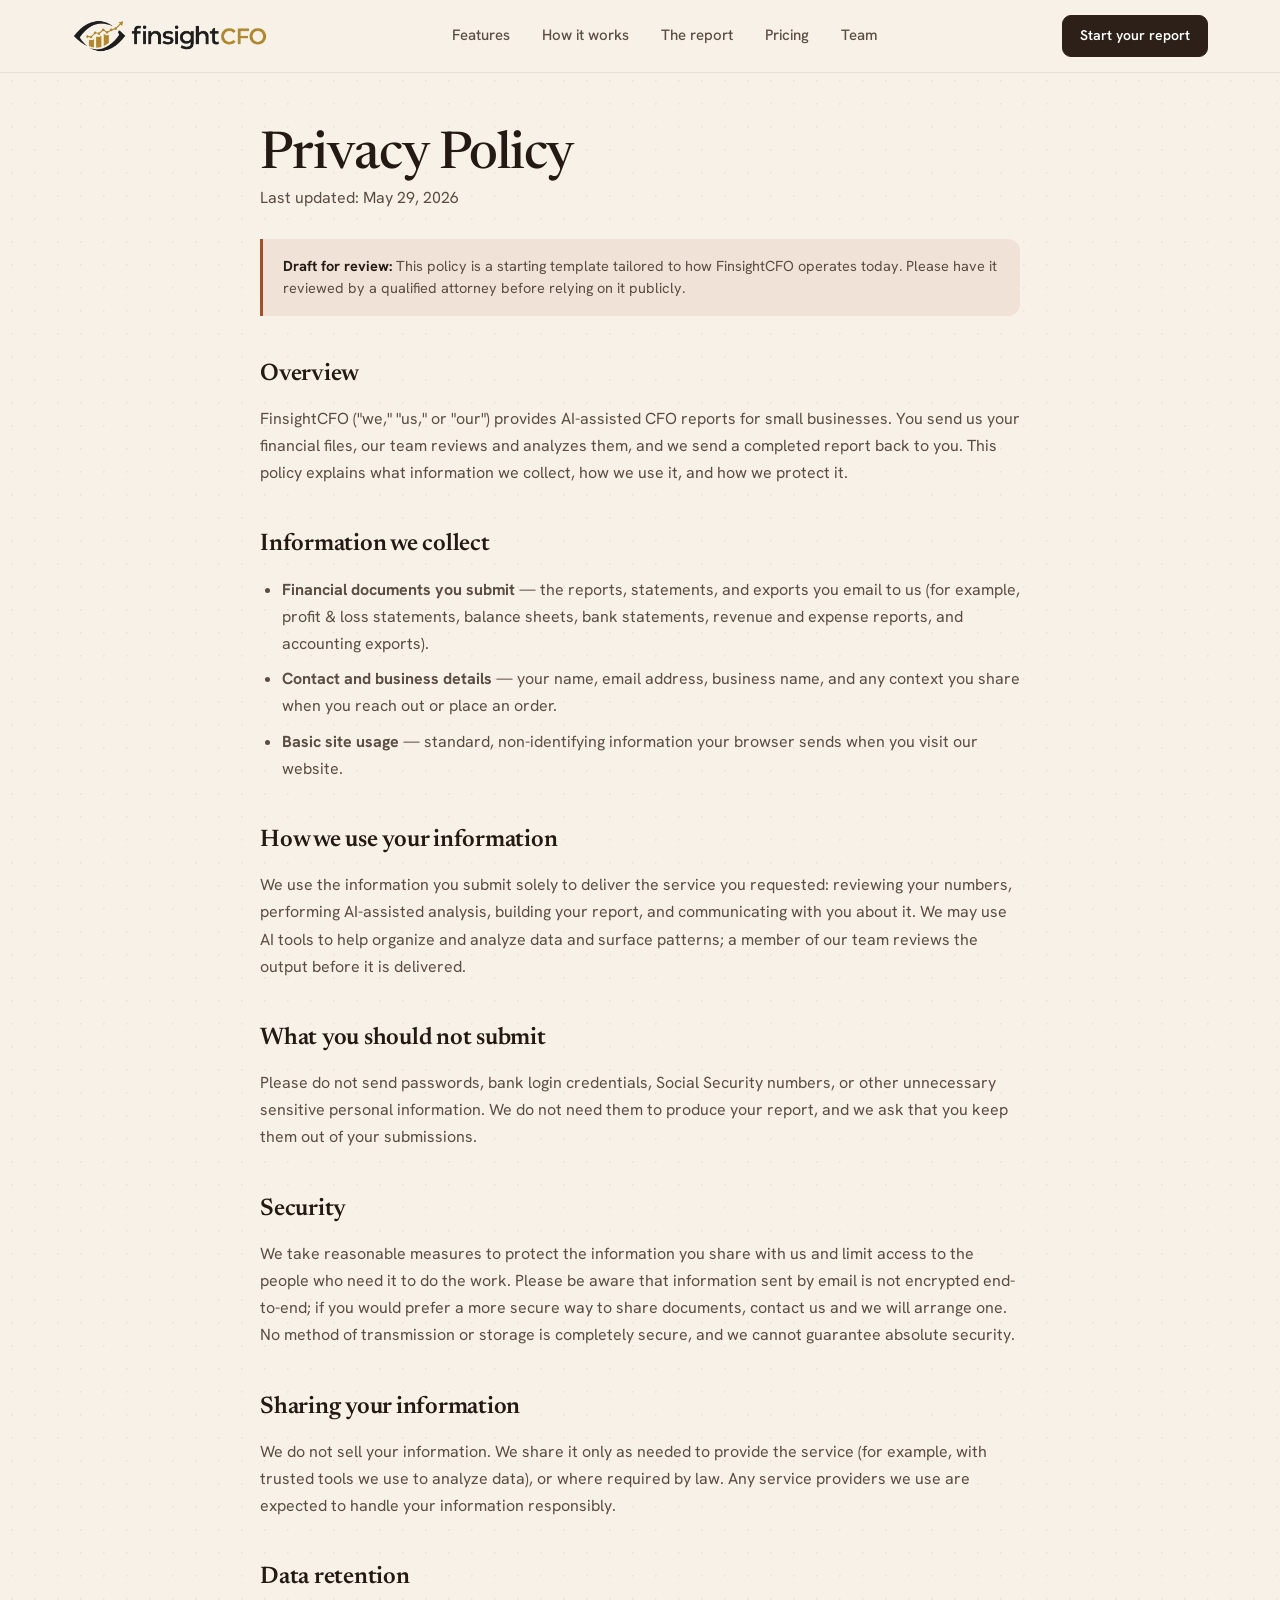
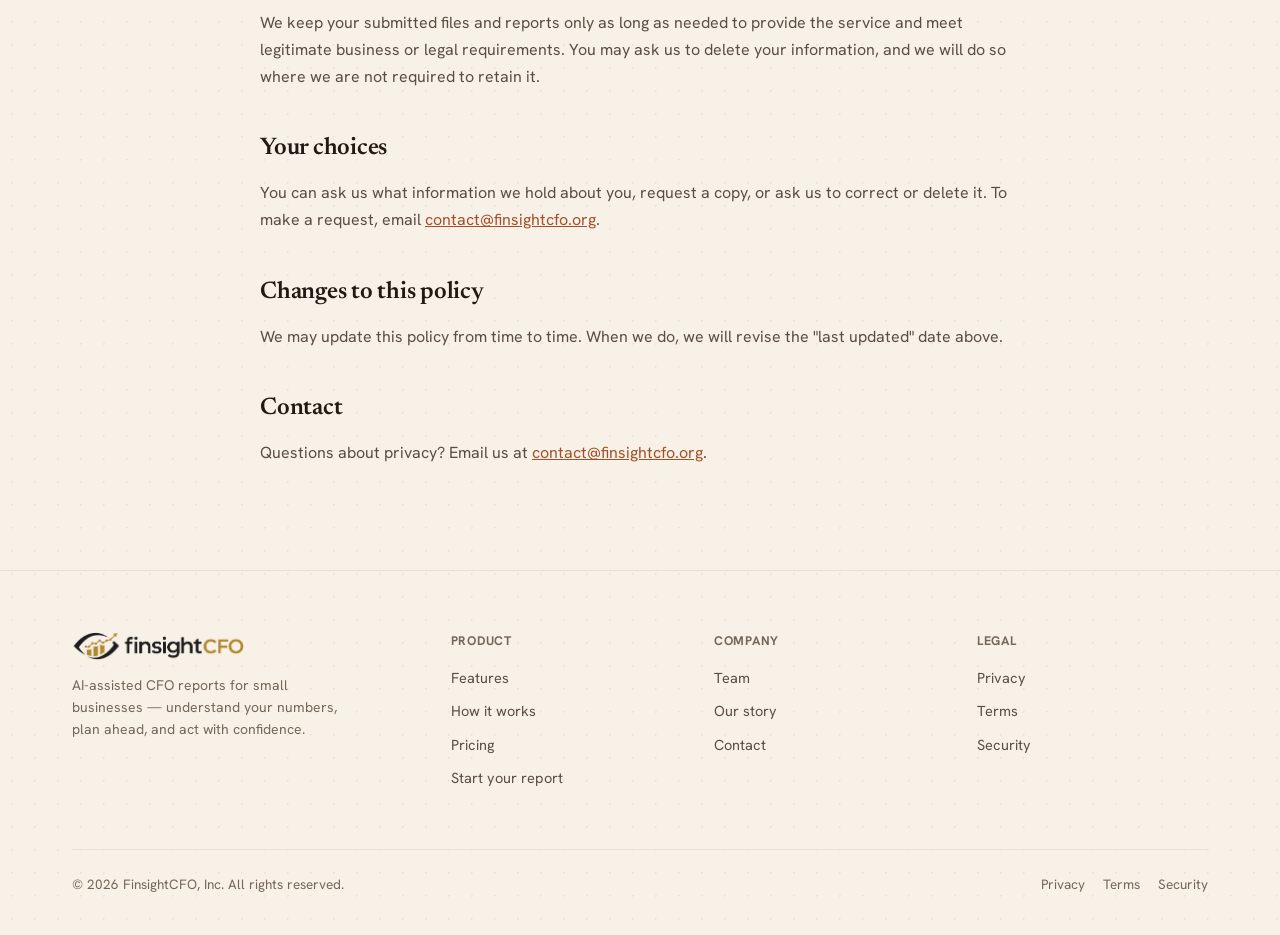
==== privacy.html @ b9695626 "FinsightCFO marketing site Home, Team, Privacy, and Terms pages in the warm editorial brand. Homepag" ====
<!DOCTYPE html>
<html lang="en">
<head>
  <meta charset="UTF-8" />
  <meta name="viewport" content="width=device-width, initial-scale=1.0" />
  <meta name="description" content="How FinsightCFO collects, uses, and protects the financial information you submit." />
  <meta name="robots" content="noindex" />
  <title>FinsightCFO — Privacy Policy</title>
  <link rel="canonical" href="https://finsightcfo.org/privacy.html" />
  <link rel="icon" type="image/png" href="assets/logo-mark.png" />
  <link rel="preconnect" href="https://fonts.googleapis.com" />
  <link rel="preconnect" href="https://fonts.gstatic.com" crossorigin />
  <link href="https://fonts.googleapis.com/css2?family=Newsreader:ital,opsz,wght@0,6..72,400;0,6..72,500;0,6..72,600;1,6..72,400;1,6..72,500;1,6..72,600&family=Hanken+Grotesk:wght@400;500;600;700&display=swap" rel="stylesheet" />
  <link rel="stylesheet" href="css/style.css" />
</head>
<body>

<!-- ======= NAV ======= -->
<header class="nav" aria-label="Site header">
  <div class="wrap nav-in">
    <a href="index.html" class="logo">
      <img src="assets/logo.png" class="logo-img" alt="FinsightCFO" />
    </a>
    <nav class="nav-links" aria-label="Main navigation">
      <a href="index.html#features">Features</a>
      <a href="index.html#how">How it works</a>
      <a href="index.html#platform">The report</a>
      <a href="index.html#pricing">Pricing</a>
      <a href="team.html">Team</a>
    </nav>
    <div class="nav-right">
      <a href="mailto:contact@finsightcfo.org?subject=Start%20my%20report" class="btn btn--dark btn--sm">Start your report</a>
      <button class="nav-toggle" id="navToggle" aria-label="Open menu" aria-expanded="false" aria-controls="mobileMenu">☰</button>
    </div>
  </div>
  <div class="mobile-menu" id="mobileMenu" role="navigation" aria-label="Mobile navigation">
    <a href="index.html#features">Features</a>
    <a href="index.html#how">How it works</a>
    <a href="index.html#platform">The report</a>
    <a href="index.html#pricing">Pricing</a>
    <a href="team.html">Team</a>
    <a href="mailto:contact@finsightcfo.org?subject=Start%20my%20report">Start your report →</a>
  </div>
</header>

<!-- ======= LEGAL ======= -->
<section class="legal">
  <div class="wrap">
    <div class="legal-doc">
      <h1>Privacy Policy</h1>
      <p class="legal-updated">Last updated: May 29, 2026</p>

      <div class="legal-note"><strong>Draft for review:</strong> This policy is a starting template tailored to how FinsightCFO operates today. Please have it reviewed by a qualified attorney before relying on it publicly.</div>

      <h2>Overview</h2>
      <p>FinsightCFO ("we," "us," or "our") provides AI-assisted CFO reports for small businesses. You send us your financial files, our team reviews and analyzes them, and we send a completed report back to you. This policy explains what information we collect, how we use it, and how we protect it.</p>

      <h2>Information we collect</h2>
      <ul>
        <li><strong>Financial documents you submit</strong> — the reports, statements, and exports you email to us (for example, profit &amp; loss statements, balance sheets, bank statements, revenue and expense reports, and accounting exports).</li>
        <li><strong>Contact and business details</strong> — your name, email address, business name, and any context you share when you reach out or place an order.</li>
        <li><strong>Basic site usage</strong> — standard, non-identifying information your browser sends when you visit our website.</li>
      </ul>

      <h2>How we use your information</h2>
      <p>We use the information you submit solely to deliver the service you requested: reviewing your numbers, performing AI-assisted analysis, building your report, and communicating with you about it. We may use AI tools to help organize and analyze data and surface patterns; a member of our team reviews the output before it is delivered.</p>

      <h2>What you should not submit</h2>
      <p>Please do not send passwords, bank login credentials, Social Security numbers, or other unnecessary sensitive personal information. We do not need them to produce your report, and we ask that you keep them out of your submissions.</p>

      <h2 id="security">Security</h2>
      <p>We take reasonable measures to protect the information you share with us and limit access to the people who need it to do the work. Please be aware that information sent by email is not encrypted end-to-end; if you would prefer a more secure way to share documents, contact us and we will arrange one. No method of transmission or storage is completely secure, and we cannot guarantee absolute security.</p>

      <h2>Sharing your information</h2>
      <p>We do not sell your information. We share it only as needed to provide the service (for example, with trusted tools we use to analyze data), or where required by law. Any service providers we use are expected to handle your information responsibly.</p>

      <h2>Data retention</h2>
      <p>We keep your submitted files and reports only as long as needed to provide the service and meet legitimate business or legal requirements. You may ask us to delete your information, and we will do so where we are not required to retain it.</p>

      <h2>Your choices</h2>
      <p>You can ask us what information we hold about you, request a copy, or ask us to correct or delete it. To make a request, email <a href="mailto:contact@finsightcfo.org?subject=Privacy%20request">contact@finsightcfo.org</a>.</p>

      <h2>Changes to this policy</h2>
      <p>We may update this policy from time to time. When we do, we will revise the "last updated" date above.</p>

      <h2>Contact</h2>
      <p>Questions about privacy? Email us at <a href="mailto:contact@finsightcfo.org?subject=Privacy%20question">contact@finsightcfo.org</a>.</p>
    </div>
  </div>
</section>

<!-- ======= FOOTER ======= -->
<footer class="footer" aria-label="Site footer">
  <div class="wrap">
    <div class="foot-grid">
      <div class="foot-brand">
        <a href="index.html" class="logo">
          <img src="assets/logo.png" class="logo-img logo-img--foot" alt="FinsightCFO" />
        </a>
        <p>AI-assisted CFO reports for small businesses — understand your numbers, plan ahead, and act with confidence.</p>
      </div>
      <div class="foot-col">
        <h4>Product</h4>
        <a href="index.html#features">Features</a>
        <a href="index.html#how">How it works</a>
        <a href="index.html#pricing">Pricing</a>
        <a href="mailto:contact@finsightcfo.org?subject=Start%20my%20report">Start your report</a>
      </div>
      <div class="foot-col">
        <h4>Company</h4>
        <a href="team.html">Team</a>
        <a href="team.html">Our story</a>
        <a href="mailto:contact@finsightcfo.org">Contact</a>
      </div>
      <div class="foot-col">
        <h4>Legal</h4>
        <a href="privacy.html">Privacy</a>
        <a href="terms.html">Terms</a>
        <a href="privacy.html#security">Security</a>
      </div>
    </div>
    <div class="foot-bottom">
      <span>© 2026 FinsightCFO, Inc. All rights reserved.</span>
      <span class="foot-legal">
        <a href="privacy.html">Privacy</a>
        <a href="terms.html">Terms</a>
        <a href="privacy.html#security">Security</a>
      </span>
    </div>
  </div>
</footer>

<script>
  // Mobile menu toggle
  const navToggle = document.getElementById('navToggle');
  const mobileMenu = document.getElementById('mobileMenu');
  navToggle.addEventListener('click', function () {
    const isOpen = mobileMenu.classList.toggle('open');
    navToggle.setAttribute('aria-expanded', isOpen);
    navToggle.textContent = isOpen ? '✕' : '☰';
  });
  mobileMenu.querySelectorAll('a').forEach(function (a) {
    a.addEventListener('click', function () {
      mobileMenu.classList.remove('open');
      navToggle.setAttribute('aria-expanded', 'false');
      navToggle.textContent = '☰';
    });
  });
</script>
</body>
</html>
---- css/style.css ----
/* === FinsightCFO — Shared Styles === */

:root {
  --ink: #241a14;
  --ink-2: #5b4d43;
  --ink-3: #756659;
  --ink-4: #b7ab9e;
  --line: #e9dfd2;
  --line-2: #f1eadf;
  --bg: #f7f1e7;
  --panel: #fffdf9;
  --panel-2: #faf5ec;
  --accent: #a3502a;
  --accent-press: #8a4222;
  --accent-soft: #f0e2d6;
  --badge: #2c2018;
  --serif: "Newsreader", Georgia, serif;
  --sans: "Hanken Grotesk", -apple-system, BlinkMacSystemFont, "Segoe UI", sans-serif;
  --mono: "SFMono-Regular", ui-monospace, Menlo, Consolas, monospace;
  --maxw: 1200px;
  --shadow: 0 4px 16px -6px rgba(60, 35, 15, 0.18);
}

*, *::before, *::after { box-sizing: border-box; }
html { scroll-behavior: smooth; }

body {
  margin: 0;
  font-family: var(--sans);
  color: var(--ink);
  background: var(--bg);
  background-image: radial-gradient(rgba(90, 60, 35, .07) 1px, transparent 1px);
  background-size: 23px 23px;
  font-size: 16px;
  line-height: 1.55;
  -webkit-font-smoothing: antialiased;
}

a { color: inherit; text-decoration: none; }
button { font-family: inherit; cursor: pointer; }

.wrap { max-width: var(--maxw); margin: 0 auto; padding: 0 32px; }
.serif { font-family: var(--serif); }
em.disp { font-style: italic; font-family: var(--serif); }

/* ---- Buttons ---- */
.btn {
  display: inline-flex;
  align-items: center;
  gap: 9px;
  border-radius: 11px;
  padding: 13px 22px;
  white-space: nowrap;
  font-size: 15px;
  font-weight: 600;
  border: 1px solid transparent;
  transition: background .15s, border-color .15s, color .15s, transform .15s;
}
.btn--solid { background: var(--accent); color: #fff; border-color: var(--accent); }
.btn--solid:hover { background: var(--accent-press); border-color: var(--accent-press); }
.btn--ghost { background: transparent; color: var(--ink); border-color: var(--line); }
.btn--ghost:hover { background: var(--panel); border-color: var(--ink-4); }
.btn--sm { padding: 9px 17px; font-size: 14px; border-radius: 9px; }
.btn--dark { background: var(--badge); color: #fff; border-color: var(--badge); }
.btn--dark:hover { background: #3d2d22; }
.btn--light { background: var(--accent); color: #fff; border-color: var(--accent); }
.btn--light:hover { background: var(--accent-press); border-color: var(--accent-press); }

/* ---- Navigation ---- */
.nav {
  position: sticky;
  top: 0;
  z-index: 50;
  background: rgba(247, 241, 231, .82);
  backdrop-filter: blur(10px);
  -webkit-backdrop-filter: blur(10px);
  border-bottom: 1px solid var(--line);
}
.nav-in {
  display: flex;
  align-items: center;
  justify-content: space-between;
  height: 72px;
}
.logo {
  display: flex;
  align-items: center;
  gap: 11px;
  font-family: var(--serif);
  font-size: 22px;
  font-weight: 600;
  letter-spacing: -.01em;
}
.logo-img { height: 34px; width: auto; display: block; }
.logo-img--foot { height: 30px; }

.nav-links { display: flex; align-items: center; gap: 32px; }
.nav-links a {
  font-size: 15px;
  color: var(--ink-2);
  font-weight: 500;
  position: relative;
  padding: 4px 0;
  white-space: nowrap;
  transition: color .15s;
}
.nav-links a:hover { color: var(--ink); }
.nav-links a.active { color: var(--accent); }
.nav-links a.active::after {
  content: "";
  position: absolute;
  left: 0;
  right: 0;
  bottom: -1px;
  height: 2px;
  background: var(--accent);
  border-radius: 2px;
}
.nav-right { display: flex; align-items: center; gap: 14px; }
.nav-toggle {
  display: none;
  border: 1px solid var(--line);
  background: var(--panel);
  border-radius: 9px;
  width: 42px;
  height: 42px;
  font-size: 18px;
  place-items: center;
  cursor: pointer;
}
.mobile-menu {
  display: none;
  border-top: 1px solid var(--line);
  background: var(--bg);
  padding: 14px 0;
}
.mobile-menu.open { display: block; }
.mobile-menu a {
  display: block;
  padding: 11px 32px;
  font-size: 16px;
  font-weight: 500;
  color: var(--ink-2);
  transition: color .15s;
}
.mobile-menu a:hover { color: var(--ink); }

/* ---- Section utilities ---- */
.section { padding: 96px 0; }
.section--alt {
  background: var(--panel-2);
  border-top: 1px solid var(--line);
  border-bottom: 1px solid var(--line);
}
.eyebrow {
  font-size: 12.5px;
  font-weight: 700;
  letter-spacing: .12em;
  text-transform: uppercase;
  color: var(--accent);
}
.shead { max-width: 660px; }
.shead h2 {
  font-family: var(--serif);
  font-weight: 500;
  font-size: clamp(34px, 4.4vw, 52px);
  line-height: 1.04;
  letter-spacing: -.02em;
  margin: 14px 0 0;
}
.shead p { color: var(--ink-2); font-size: 18px; margin: 18px 0 0; max-width: 560px; }
.shead--center { margin: 0 auto; text-align: center; }
.shead--center p { margin-left: auto; margin-right: auto; }

/* ---- Steps (shared layout) ---- */
.steps { display: grid; grid-template-columns: repeat(3, 1fr); gap: 24px; margin-top: 52px; }
.step { position: relative; padding-top: 26px; border-top: 2px solid var(--ink); }
.step-n { font-family: var(--serif); font-size: 15px; font-weight: 600; color: var(--accent); letter-spacing: .04em; }
.step h3 {
  font-family: var(--serif);
  font-weight: 500;
  font-size: 24px;
  margin: 14px 0 10px;
  letter-spacing: -.01em;
}
.step p { color: var(--ink-2); font-size: 15.5px; margin: 0; }

/* ---- CTA Band ---- */
.cta { padding: 0 0 96px; }
.cta-card {
  background: var(--badge);
  border-radius: 24px;
  padding: 72px 56px;
  text-align: center;
  position: relative;
  overflow: hidden;
}
.cta-card::after {
  content: "";
  position: absolute;
  inset: 0;
  background-image: radial-gradient(rgba(255, 255, 255, .05) 1px, transparent 1px);
  background-size: 22px 22px;
  pointer-events: none;
}
.cta-card h2 {
  font-family: var(--serif);
  font-weight: 500;
  color: #fbf6ef;
  font-size: clamp(34px, 4.6vw, 54px);
  line-height: 1.04;
  letter-spacing: -.02em;
  margin: 0;
  position: relative;
}
.cta-card p {
  color: #cdbfb2;
  font-size: 18px;
  max-width: 540px;
  margin: 18px auto 32px;
  position: relative;
}
.cta-card .btn { position: relative; }
.cta-card .cbtns {
  position: relative;
  display: flex;
  gap: 14px;
  justify-content: center;
  flex-wrap: wrap;
}
.cta-card .btn--ghost {
  color: #f4ece2;
  border-color: rgba(255, 255, 255, .28);
  background: transparent;
}
.cta-card .btn--ghost:hover {
  background: rgba(255, 255, 255, .08);
  border-color: rgba(255, 255, 255, .5);
}

/* ---- Footer ---- */
.footer { border-top: 1px solid var(--line); padding: 60px 0 40px; }
.foot-grid { display: grid; grid-template-columns: 1.5fr 1fr 1fr 1fr; gap: 32px; }
.foot-brand p { color: var(--ink-3); font-size: 14px; max-width: 280px; margin: 14px 0 0; }
.foot-col h4 {
  font-size: 12.5px;
  font-weight: 700;
  letter-spacing: .06em;
  text-transform: uppercase;
  color: var(--ink-3);
  margin: 0 0 16px;
}
.foot-col a { display: block; color: var(--ink-2); font-size: 14.5px; margin-bottom: 11px; transition: color .15s; }
.foot-col a:hover { color: var(--accent); }
.foot-bottom {
  display: flex;
  justify-content: space-between;
  align-items: center;
  margin-top: 48px;
  padding-top: 24px;
  border-top: 1px solid var(--line);
  color: var(--ink-3);
  font-size: 13.5px;
  flex-wrap: wrap;
  gap: 12px;
}
.foot-legal { display: flex; gap: 18px; }
.foot-legal a { color: var(--ink-3); transition: color .15s; }
.foot-legal a:hover { color: var(--accent); }

/* ---- Legal pages ---- */
.legal { padding: 56px 0 88px; }
.legal-doc { max-width: 760px; margin: 0 auto; }
.legal-doc h1 { font-family: var(--serif); font-weight: 500; font-size: clamp(34px, 4.4vw, 52px); line-height: 1.05; letter-spacing: -.02em; margin: 0; }
.legal-updated { color: var(--ink-3); font-size: 14px; margin-top: 12px; }
.legal-note { margin: 28px 0 8px; background: var(--accent-soft); border-left: 3px solid var(--accent); border-radius: 0 12px 12px 0; padding: 16px 20px; font-size: 14.5px; color: var(--ink-2); line-height: 1.55; }
.legal-note strong { color: var(--ink); }
.legal-doc h2 { font-family: var(--serif); font-weight: 600; font-size: 24px; letter-spacing: -.01em; margin: 40px 0 12px; scroll-margin-top: 96px; }
.legal-doc p { color: var(--ink-2); font-size: 16px; line-height: 1.7; margin: 0 0 16px; }
.legal-doc ul { color: var(--ink-2); font-size: 16px; line-height: 1.7; margin: 0 0 16px; padding-left: 22px; }
.legal-doc li { margin-bottom: 8px; }
.legal-doc a { color: var(--accent); text-decoration: underline; }

/* ---- Responsive ---- */
@media (max-width: 900px) {
  .nav-links { display: none; }
  .nav-toggle { display: grid; }
  .foot-grid { grid-template-columns: 1fr 1fr; }
  .section { padding: 64px 0; }
  .cta-card { padding: 48px 26px; }
  .steps { grid-template-columns: 1fr; }
}
@media (max-width: 560px) {
  .wrap { padding: 0 20px; }
  .foot-grid { grid-template-columns: 1fr; }
}
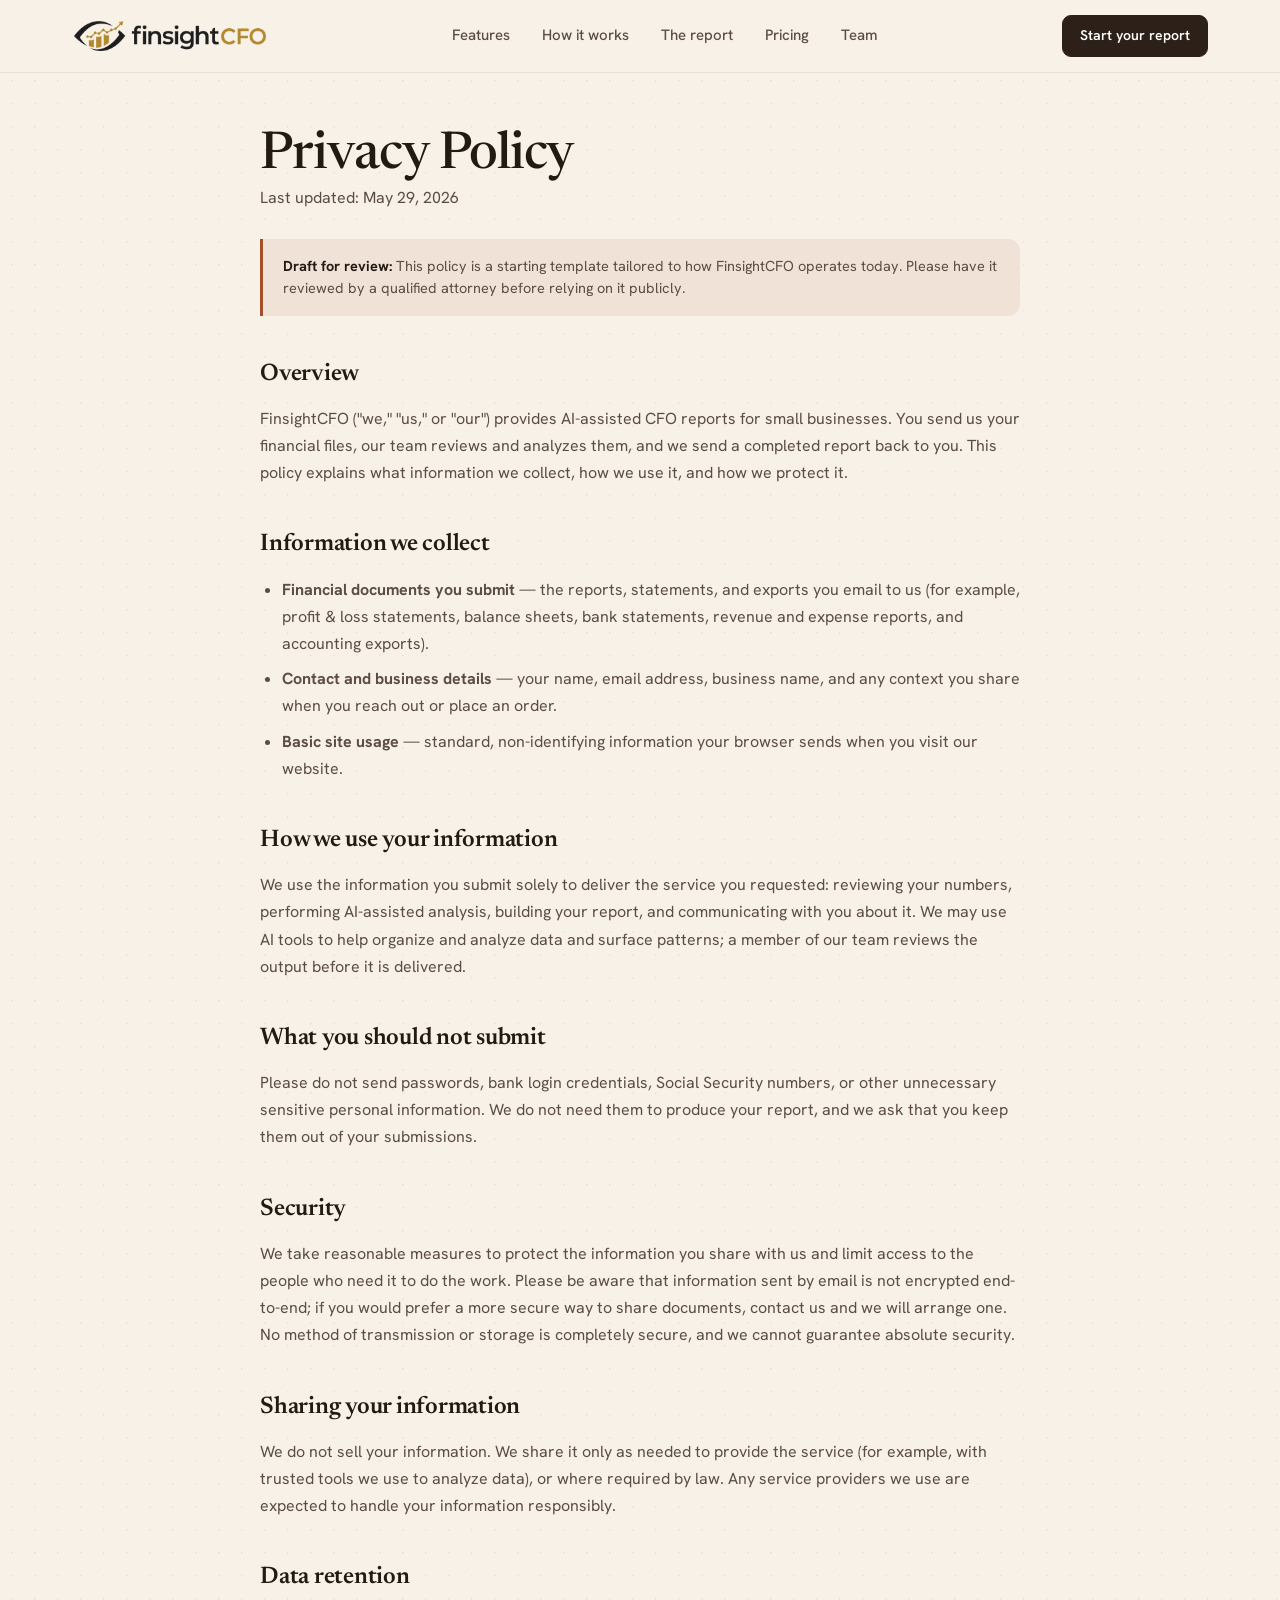
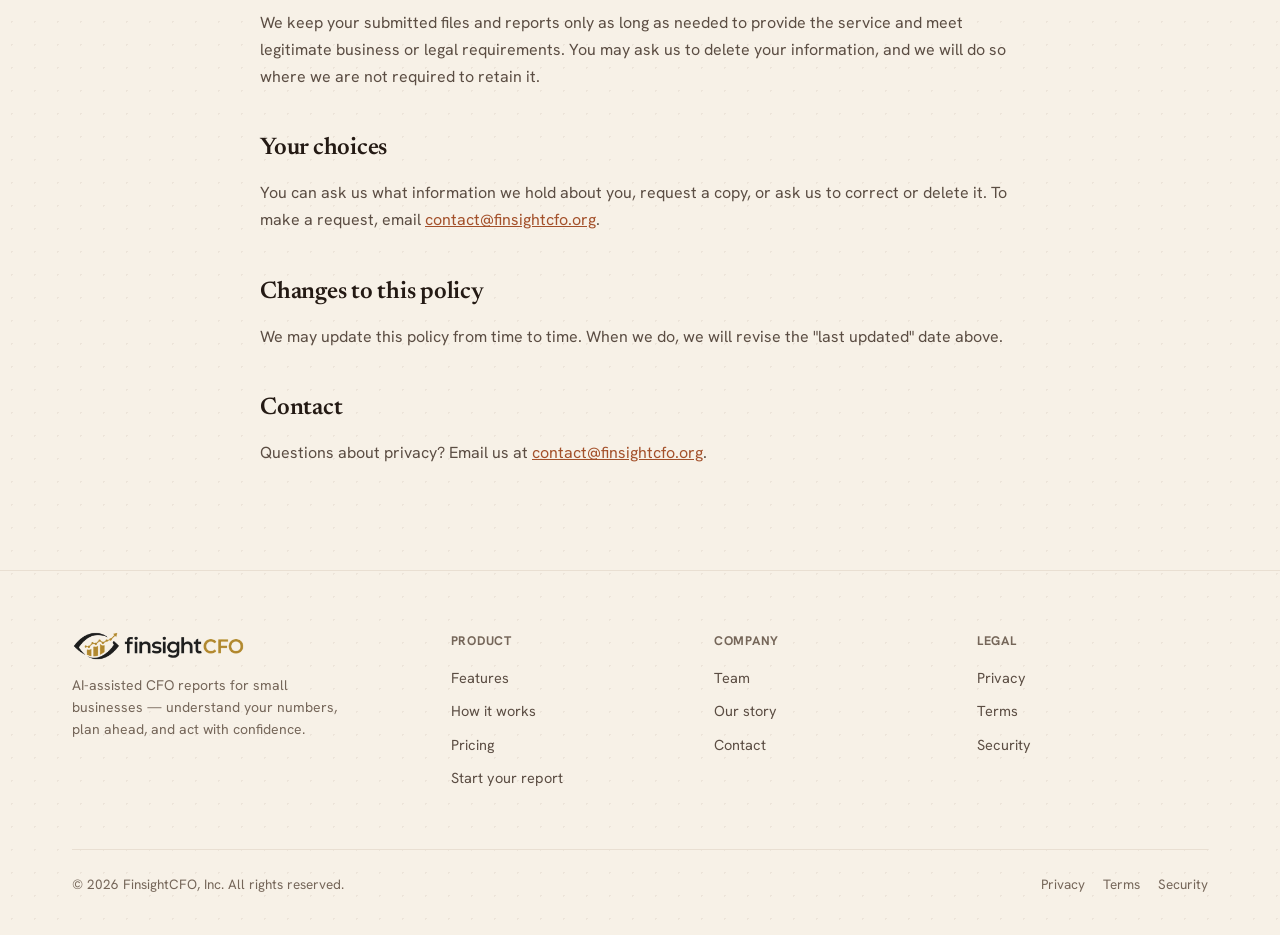
==== commit 185925f1: "Add FAQ, SEO plumbing, and WebP images - FAQ section on home page (+ footer link) with FAQPage struc" ====
--- a/privacy.html
+++ b/privacy.html
@@ -19,7 +19,7 @@
 <header class="nav" aria-label="Site header">
   <div class="wrap nav-in">
     <a href="index.html" class="logo">
-      <img src="assets/logo.png" class="logo-img" alt="FinsightCFO" />
+      <img src="assets/logo.webp" class="logo-img" alt="FinsightCFO" />
     </a>
     <nav class="nav-links" aria-label="Main navigation">
       <a href="index.html#features">Features</a>
@@ -95,7 +95,7 @@
     <div class="foot-grid">
       <div class="foot-brand">
         <a href="index.html" class="logo">
-          <img src="assets/logo.png" class="logo-img logo-img--foot" alt="FinsightCFO" />
+          <img src="assets/logo.webp" class="logo-img logo-img--foot" alt="FinsightCFO" />
         </a>
         <p>AI-assisted CFO reports for small businesses — understand your numbers, plan ahead, and act with confidence.</p>
       </div>
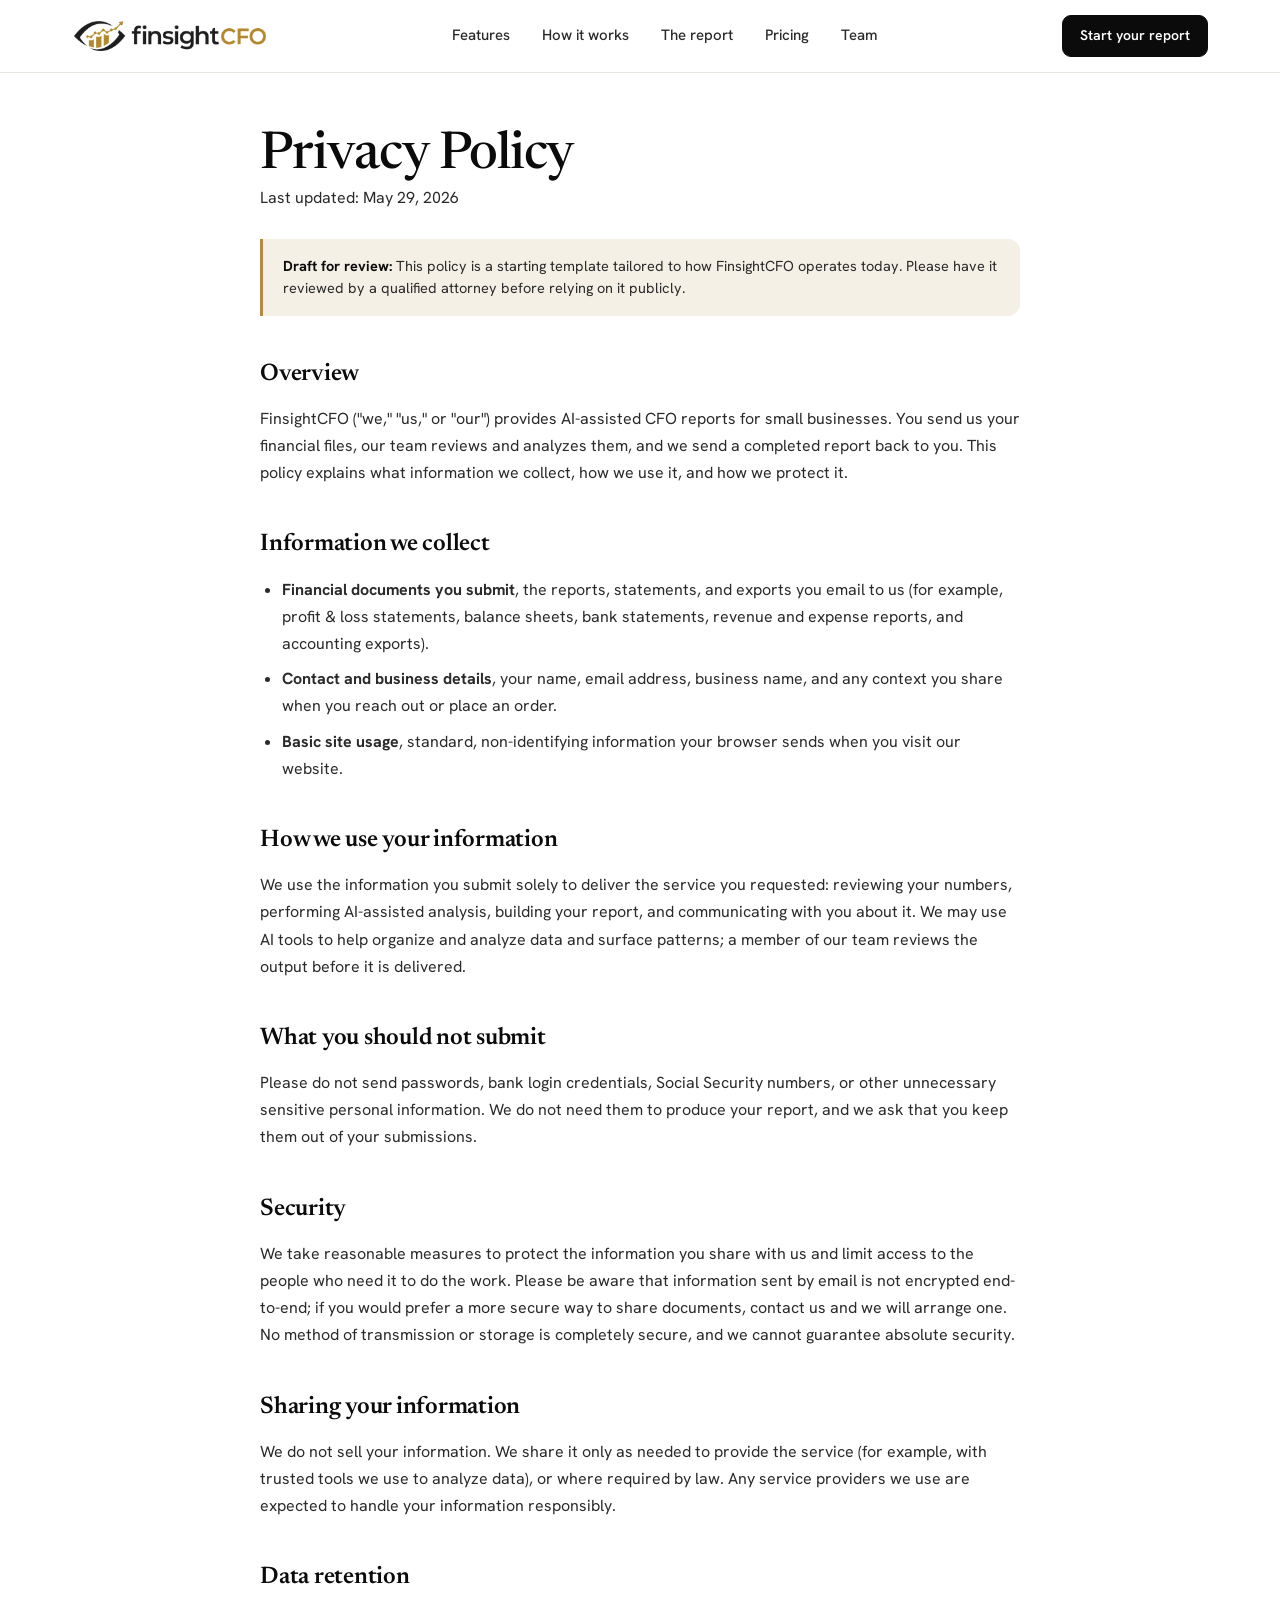
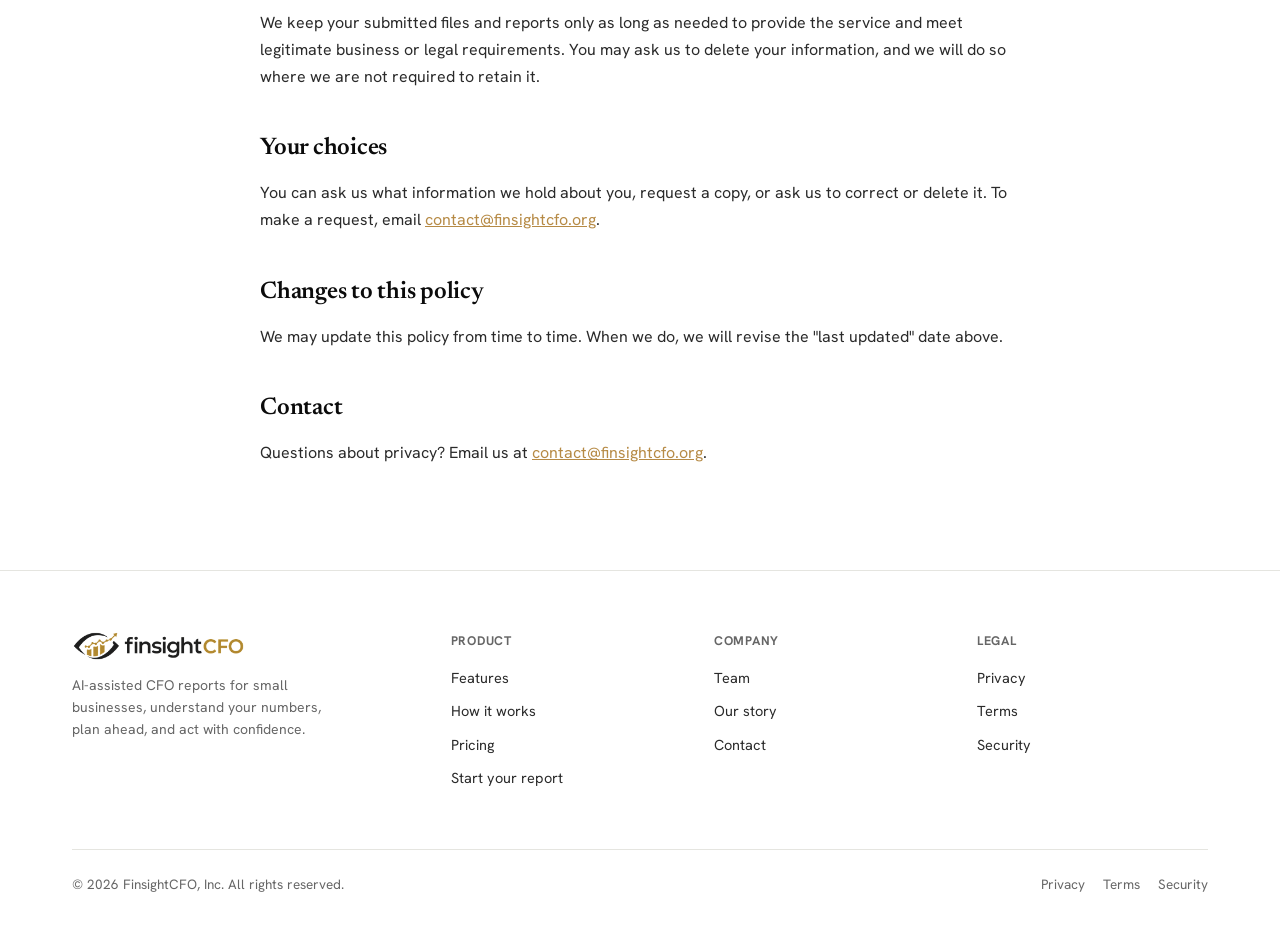
==== commit 79ffc450: "Remove Runway hero stat card; replace all em dashes (hyphen in titles, comma in prose)" ====
--- a/privacy.html
+++ b/privacy.html
@@ -5,7 +5,7 @@
   <meta name="viewport" content="width=device-width, initial-scale=1.0" />
   <meta name="description" content="How FinsightCFO collects, uses, and protects the financial information you submit." />
   <meta name="robots" content="noindex" />
-  <title>FinsightCFO — Privacy Policy</title>
+  <title>FinsightCFO - Privacy Policy</title>
   <link rel="canonical" href="https://finsightcfo.org/privacy.html" />
   <link rel="icon" type="image/png" href="assets/logo-mark.png" />
   <link rel="preconnect" href="https://fonts.googleapis.com" />
@@ -57,9 +57,9 @@
 
       <h2>Information we collect</h2>
       <ul>
-        <li><strong>Financial documents you submit</strong> — the reports, statements, and exports you email to us (for example, profit &amp; loss statements, balance sheets, bank statements, revenue and expense reports, and accounting exports).</li>
-        <li><strong>Contact and business details</strong> — your name, email address, business name, and any context you share when you reach out or place an order.</li>
-        <li><strong>Basic site usage</strong> — standard, non-identifying information your browser sends when you visit our website.</li>
+        <li><strong>Financial documents you submit</strong>, the reports, statements, and exports you email to us (for example, profit &amp; loss statements, balance sheets, bank statements, revenue and expense reports, and accounting exports).</li>
+        <li><strong>Contact and business details</strong>, your name, email address, business name, and any context you share when you reach out or place an order.</li>
+        <li><strong>Basic site usage</strong>, standard, non-identifying information your browser sends when you visit our website.</li>
       </ul>
 
       <h2>How we use your information</h2>
@@ -97,7 +97,7 @@
         <a href="index.html" class="logo">
           <img src="assets/logo.webp" class="logo-img logo-img--foot" alt="FinsightCFO" />
         </a>
-        <p>AI-assisted CFO reports for small businesses — understand your numbers, plan ahead, and act with confidence.</p>
+        <p>AI-assisted CFO reports for small businesses, understand your numbers, plan ahead, and act with confidence.</p>
       </div>
       <div class="foot-col">
         <h4>Product</h4>
--- a/css/style.css
+++ b/css/style.css
@@ -1,24 +1,26 @@
-/* === FinsightCFO — Shared Styles === */
+/* === FinsightCFO - Shared Styles === */
 
 :root {
-  --ink: #241a14;
-  --ink-2: #5b4d43;
-  --ink-3: #756659;
-  --ink-4: #b7ab9e;
-  --line: #e9dfd2;
-  --line-2: #f1eadf;
-  --bg: #f7f1e7;
-  --panel: #fffdf9;
-  --panel-2: #faf5ec;
-  --accent: #a3502a;
-  --accent-press: #8a4222;
-  --accent-soft: #f0e2d6;
-  --badge: #2c2018;
+  --ink: #0B0B0B;
+  --ink-2: #2A2A2A;
+  --ink-3: #666666;
+  --ink-4: #C9C9C3;
+  --line: #E5E5E0;
+  --line-2: #EFEFEB;
+  --bg: #FFFFFF;
+  --panel: #FFFFFF;
+  --panel-2: #F8F8F6;
+  --accent: #B68A45;
+  --accent-press: #9C7434;
+  --accent-soft: #F4F0E6;
+  --badge: #0B0B0B;
+  --btn: #0B0B0B;
+  --btn-hover: #262626;
   --serif: "Newsreader", Georgia, serif;
   --sans: "Hanken Grotesk", -apple-system, BlinkMacSystemFont, "Segoe UI", sans-serif;
   --mono: "SFMono-Regular", ui-monospace, Menlo, Consolas, monospace;
   --maxw: 1200px;
-  --shadow: 0 4px 16px -6px rgba(60, 35, 15, 0.18);
+  --shadow: 0 4px 16px -6px rgba(11, 11, 11, 0.12);
 }
 
 *, *::before, *::after { box-sizing: border-box; }
@@ -29,8 +31,6 @@
   font-family: var(--sans);
   color: var(--ink);
   background: var(--bg);
-  background-image: radial-gradient(rgba(90, 60, 35, .07) 1px, transparent 1px);
-  background-size: 23px 23px;
   font-size: 16px;
   line-height: 1.55;
   -webkit-font-smoothing: antialiased;
@@ -56,22 +56,27 @@
   border: 1px solid transparent;
   transition: background .15s, border-color .15s, color .15s, transform .15s;
 }
-.btn--solid { background: var(--accent); color: #fff; border-color: var(--accent); }
-.btn--solid:hover { background: var(--accent-press); border-color: var(--accent-press); }
-.btn--ghost { background: transparent; color: var(--ink); border-color: var(--line); }
-.btn--ghost:hover { background: var(--panel); border-color: var(--ink-4); }
+/* Primary = near-black; sits on light backgrounds */
+.btn--solid { background: var(--btn); color: #fff; border-color: var(--btn); }
+.btn--solid:hover { background: var(--btn-hover); border-color: var(--btn-hover); }
+.btn--ghost { background: #FFFFFF; color: var(--ink); border-color: #D8D8D2; }
+.btn--ghost:hover { background: #F8F8F6; border-color: var(--ink-4); }
 .btn--sm { padding: 9px 17px; font-size: 14px; border-radius: 9px; }
-.btn--dark { background: var(--badge); color: #fff; border-color: var(--badge); }
-.btn--dark:hover { background: #3d2d22; }
-.btn--light { background: var(--accent); color: #fff; border-color: var(--accent); }
-.btn--light:hover { background: var(--accent-press); border-color: var(--accent-press); }
+.btn--dark { background: var(--btn); color: #fff; border-color: var(--btn); }
+.btn--dark:hover { background: var(--btn-hover); border-color: var(--btn-hover); }
+/* Light = white pill for use ON dark surfaces (CTA band) so it stays visible */
+.btn--light { background: #fff; color: var(--ink); border-color: #fff; }
+.btn--light:hover { background: #ECE9E1; border-color: #ECE9E1; }
+/* Primary button placed on a dark card (e.g. featured pricing) stays light */
+.plan--feat .btn--solid { background: #fff; color: var(--ink); border-color: #fff; }
+.plan--feat .btn--solid:hover { background: #ECE9E1; border-color: #ECE9E1; }
 
 /* ---- Navigation ---- */
 .nav {
   position: sticky;
   top: 0;
   z-index: 50;
-  background: rgba(247, 241, 231, .82);
+  background: rgba(255, 255, 255, .82);
   backdrop-filter: blur(10px);
   -webkit-backdrop-filter: blur(10px);
   border-bottom: 1px solid var(--line);
@@ -206,7 +211,7 @@
 .cta-card h2 {
   font-family: var(--serif);
   font-weight: 500;
-  color: #fbf6ef;
+  color: #FFFFFF;
   font-size: clamp(34px, 4.6vw, 54px);
   line-height: 1.04;
   letter-spacing: -.02em;
@@ -214,7 +219,7 @@
   position: relative;
 }
 .cta-card p {
-  color: #cdbfb2;
+  color: #B7B4AC;
   font-size: 18px;
   max-width: 540px;
   margin: 18px auto 32px;
@@ -229,7 +234,7 @@
   flex-wrap: wrap;
 }
 .cta-card .btn--ghost {
-  color: #f4ece2;
+  color: #EDEAE2;
   border-color: rgba(255, 255, 255, .28);
   background: transparent;
 }
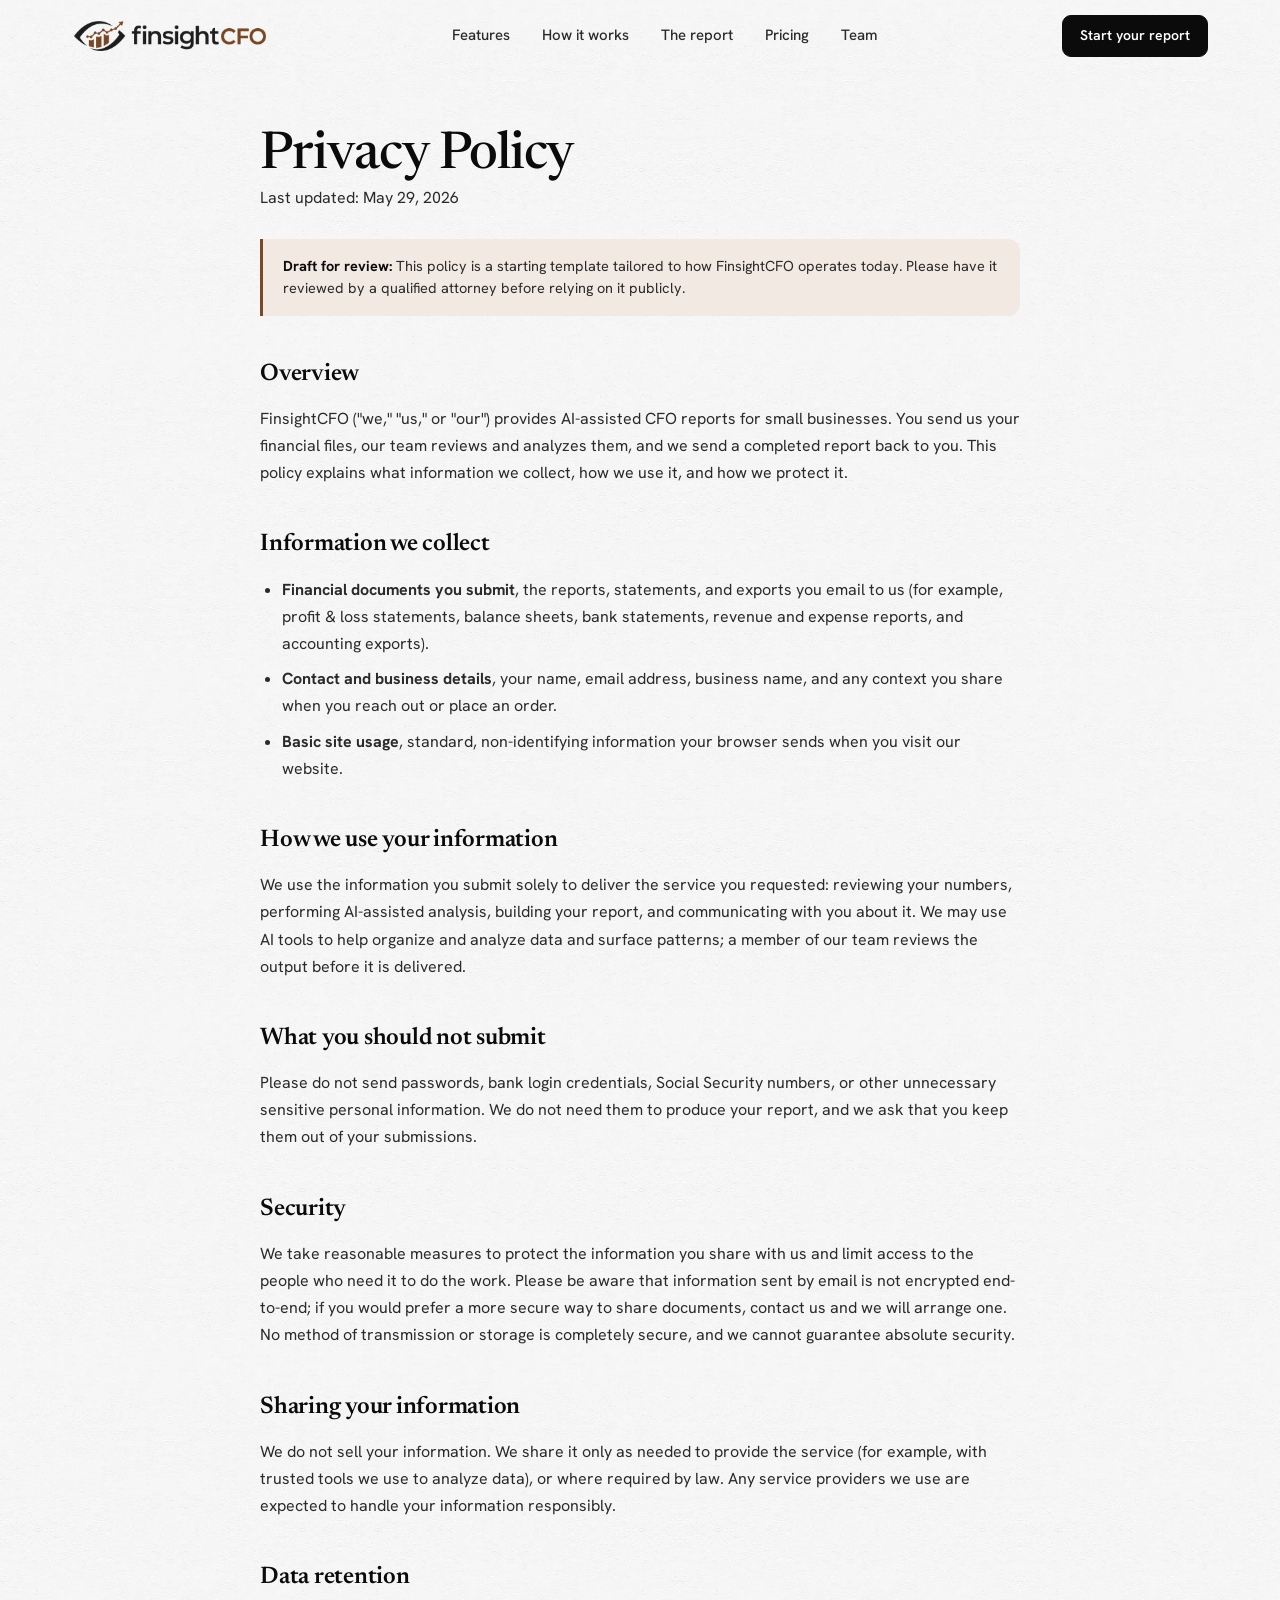
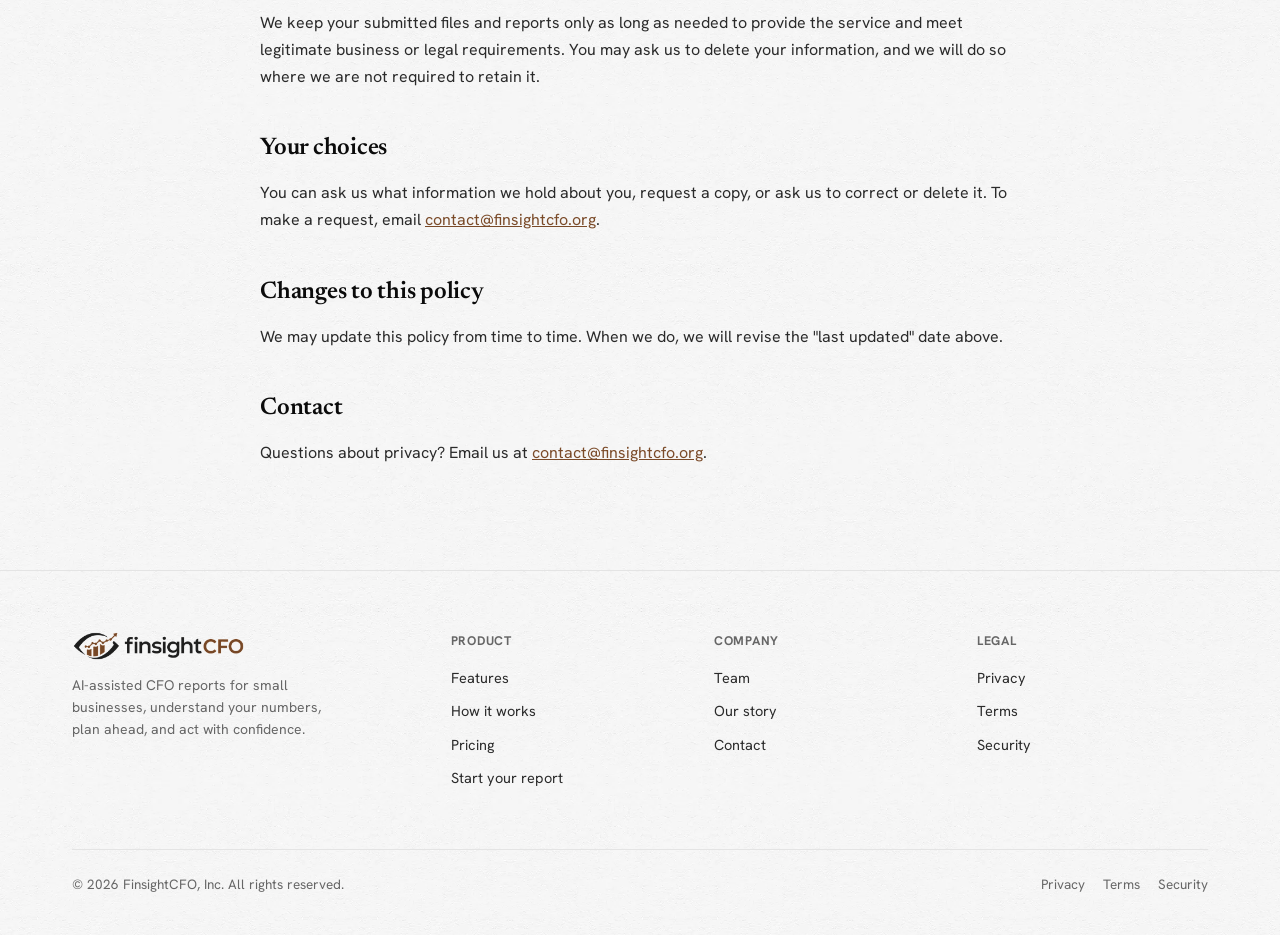
==== commit ea35a0ff: "Floating transparent nav over hero; solidifies with blurred bg on scroll https://claude.ai/code/sess" ====
--- a/privacy.html
+++ b/privacy.html
@@ -29,7 +29,7 @@
       <a href="team.html">Team</a>
     </nav>
     <div class="nav-right">
-      <a href="mailto:contact@finsightcfo.org?subject=Start%20my%20report" class="btn btn--dark btn--sm">Start your report</a>
+      <a href="index.html#start" class="btn btn--dark btn--sm">Start your report</a>
       <button class="nav-toggle" id="navToggle" aria-label="Open menu" aria-expanded="false" aria-controls="mobileMenu">☰</button>
     </div>
   </div>
@@ -39,7 +39,7 @@
     <a href="index.html#platform">The report</a>
     <a href="index.html#pricing">Pricing</a>
     <a href="team.html">Team</a>
-    <a href="mailto:contact@finsightcfo.org?subject=Start%20my%20report">Start your report →</a>
+    <a href="index.html#start">Start your report →</a>
   </div>
 </header>
 
@@ -104,7 +104,7 @@
         <a href="index.html#features">Features</a>
         <a href="index.html#how">How it works</a>
         <a href="index.html#pricing">Pricing</a>
-        <a href="mailto:contact@finsightcfo.org?subject=Start%20my%20report">Start your report</a>
+        <a href="index.html#start">Start your report</a>
       </div>
       <div class="foot-col">
         <h4>Company</h4>
@@ -146,6 +146,15 @@
       navToggle.textContent = '☰';
     });
   });
+
+  // Floating nav: gains a soft background once you scroll off the hero/top
+  (function () {
+    var nav = document.querySelector('.nav');
+    if (!nav) return;
+    function onScroll() { nav.classList.toggle('is-scrolled', window.scrollY > 30); }
+    window.addEventListener('scroll', onScroll, { passive: true });
+    onScroll();
+  })();
 </script>
 </body>
 </html>
--- a/css/style.css
+++ b/css/style.css
@@ -4,15 +4,15 @@
   --ink: #0B0B0B;
   --ink-2: #2A2A2A;
   --ink-3: #666666;
-  --ink-4: #C9C9C3;
-  --line: #E5E5E0;
-  --line-2: #EFEFEB;
-  --bg: #FFFFFF;
+  --ink-4: #C7C7C7;
+  --line: #E4E4E4;
+  --line-2: #EDEDED;
+  --bg: #F4F5F6;
   --panel: #FFFFFF;
-  --panel-2: #F8F8F6;
-  --accent: #B68A45;
-  --accent-press: #9C7434;
-  --accent-soft: #F4F0E6;
+  --panel-2: #EAECEF;
+  --accent: #7A4A28;
+  --accent-press: #5E3920;
+  --accent-soft: #F1E9E2;
   --badge: #0B0B0B;
   --btn: #0B0B0B;
   --btn-hover: #262626;
@@ -30,7 +30,9 @@
   margin: 0;
   font-family: var(--sans);
   color: var(--ink);
-  background: var(--bg);
+  background-color: var(--bg);
+  background-image: url("../assets/paper-texture.webp");
+  background-size: 340px auto;
   font-size: 16px;
   line-height: 1.55;
   -webkit-font-smoothing: antialiased;
@@ -59,27 +61,33 @@
 /* Primary = near-black; sits on light backgrounds */
 .btn--solid { background: var(--btn); color: #fff; border-color: var(--btn); }
 .btn--solid:hover { background: var(--btn-hover); border-color: var(--btn-hover); }
-.btn--ghost { background: #FFFFFF; color: var(--ink); border-color: #D8D8D2; }
-.btn--ghost:hover { background: #F8F8F6; border-color: var(--ink-4); }
+.btn--ghost { background: #FFFFFF; color: var(--ink); border-color: #D7D7D7; }
+.btn--ghost:hover { background: #F6F6F6; border-color: var(--ink-4); }
 .btn--sm { padding: 9px 17px; font-size: 14px; border-radius: 9px; }
 .btn--dark { background: var(--btn); color: #fff; border-color: var(--btn); }
 .btn--dark:hover { background: var(--btn-hover); border-color: var(--btn-hover); }
 /* Light = white pill for use ON dark surfaces (CTA band) so it stays visible */
 .btn--light { background: #fff; color: var(--ink); border-color: #fff; }
-.btn--light:hover { background: #ECE9E1; border-color: #ECE9E1; }
+.btn--light:hover { background: #EDEDED; border-color: #EDEDED; }
 /* Primary button placed on a dark card (e.g. featured pricing) stays light */
 .plan--feat .btn--solid { background: #fff; color: var(--ink); border-color: #fff; }
-.plan--feat .btn--solid:hover { background: #ECE9E1; border-color: #ECE9E1; }
+.plan--feat .btn--solid:hover { background: #EDEDED; border-color: #EDEDED; }
 
 /* ---- Navigation ---- */
 .nav {
   position: sticky;
   top: 0;
   z-index: 50;
-  background: rgba(255, 255, 255, .82);
+  background: transparent;
+  border-bottom: 1px solid transparent;
+  transition: background .28s ease, border-color .28s ease, backdrop-filter .28s ease, box-shadow .28s ease;
+}
+.nav.is-scrolled {
+  background: rgba(244, 245, 246, .82);
   backdrop-filter: blur(10px);
   -webkit-backdrop-filter: blur(10px);
-  border-bottom: 1px solid var(--line);
+  border-bottom-color: var(--line);
+  box-shadow: 0 6px 24px -18px rgba(11, 11, 11, .5);
 }
 .nav-in {
   display: flex;
@@ -153,7 +161,10 @@
 /* ---- Section utilities ---- */
 .section { padding: 96px 0; }
 .section--alt {
-  background: var(--panel-2);
+  background-color: var(--panel-2);
+  background-image: url("../assets/paper-texture.webp");
+  background-size: 340px auto;
+  background-blend-mode: multiply;
   border-top: 1px solid var(--line);
   border-bottom: 1px solid var(--line);
 }
@@ -219,7 +230,7 @@
   position: relative;
 }
 .cta-card p {
-  color: #B7B4AC;
+  color: #B5B5B5;
   font-size: 18px;
   max-width: 540px;
   margin: 18px auto 32px;
@@ -234,7 +245,7 @@
   flex-wrap: wrap;
 }
 .cta-card .btn--ghost {
-  color: #EDEAE2;
+  color: #ECECEC;
   border-color: rgba(255, 255, 255, .28);
   background: transparent;
 }
@@ -299,3 +310,32 @@
   .wrap { padding: 0 20px; }
   .foot-grid { grid-template-columns: 1fr; }
 }
+
+/* ---- Polish: motion, focus, selection, scrollbar, type ---- */
+::selection { background: rgba(122, 74, 40, .16); color: var(--ink); }
+a:focus-visible, button:focus-visible, summary:focus-visible, [tabindex]:focus-visible {
+  outline: 2px solid var(--accent); outline-offset: 3px; border-radius: 4px;
+}
+html { scrollbar-color: #cfcfcf transparent; }
+::-webkit-scrollbar { width: 12px; height: 12px; }
+::-webkit-scrollbar-thumb { background: #cfcfcf; background-clip: content-box; border: 3px solid transparent; border-radius: 10px; }
+::-webkit-scrollbar-thumb:hover { background: #b4b4b4; background-clip: content-box; }
+
+h1, h2 { text-wrap: balance; }
+.shead p, .feat p, .step p { text-wrap: pretty; }
+
+.btn { transition: background .15s, border-color .15s, color .15s, transform .15s, box-shadow .15s; }
+.btn:hover { transform: translateY(-1px); }
+.btn:active { transform: translateY(0); }
+.btn--solid:hover, .btn--dark:hover { box-shadow: 0 8px 20px -8px rgba(11,11,11,.4); }
+
+/* Gentle scroll reveal */
+body.reveal-on [data-reveal] {
+  opacity: 0; transform: translateY(24px);
+  transition: opacity .7s cubic-bezier(.2,.7,.2,1), transform .7s cubic-bezier(.2,.7,.2,1);
+}
+body.reveal-on [data-reveal].in { opacity: 1; transform: none; }
+@media (prefers-reduced-motion: reduce) {
+  body.reveal-on [data-reveal] { opacity: 1 !important; transform: none !important; transition: none !important; }
+  .btn:hover, .btn:active { transform: none; }
+}
